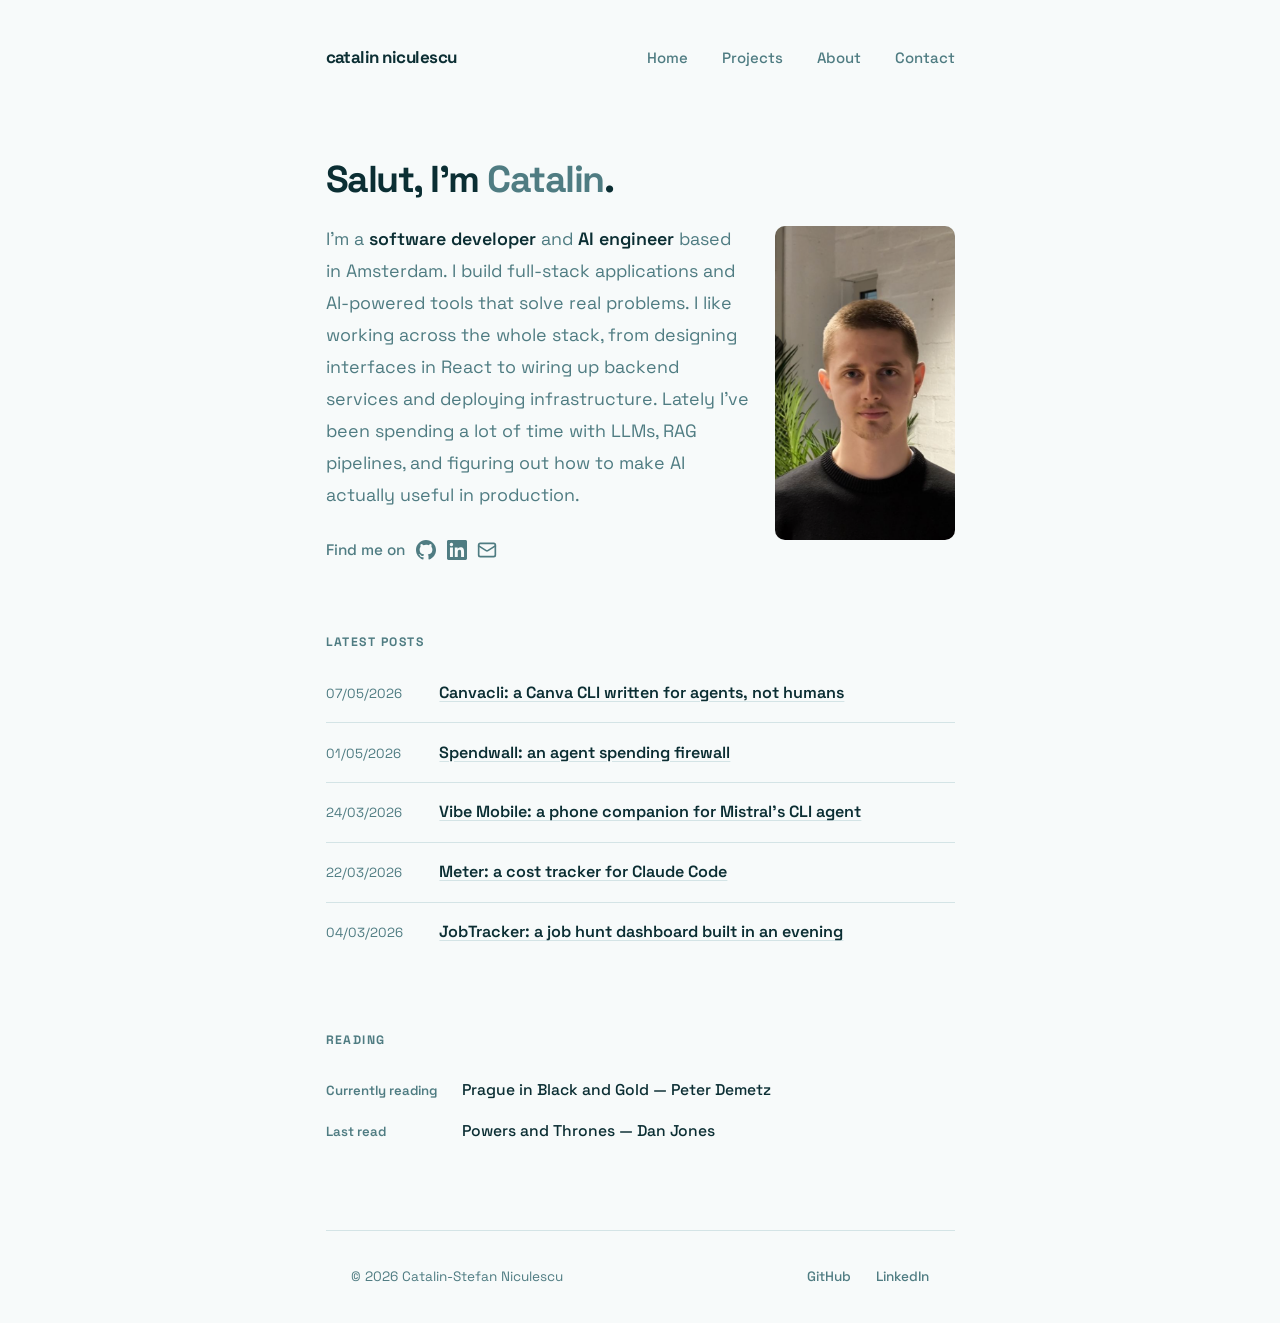
==== index.html @ 9ba79a7c "Add JobTracker post and inline SVG diagrams across all posts - New post: JobTracker (4 March 2026, t" ====
<!DOCTYPE html>
<html lang="en">
<head>
  <meta charset="UTF-8">
  <meta name="viewport" content="width=device-width, initial-scale=1.0">
  <title>Catalin-Stefan Niculescu</title>
  <link rel="preconnect" href="https://fonts.googleapis.com">
  <link rel="preconnect" href="https://fonts.gstatic.com" crossorigin>
  <link href="https://fonts.googleapis.com/css2?family=Space+Grotesk:wght@400;500;600;700&display=swap" rel="stylesheet">
  <link rel="stylesheet" href="style.css">
</head>
<body>

  <nav>
    <div class="container">
      <a href="index.html" class="nav-name">catalin niculescu</a>
      <ul class="nav-links">
        <li><a href="index.html" class="active">Home</a></li>
        <li><a href="projects.html">Projects</a></li>
        <li><a href="about.html">About</a></li>
        <li><a href="contact.html">Contact</a></li>
      </ul>
    </div>
  </nav>

  <main class="container">

    <div class="hero">
      <h1>Salut, I'm <span>Catalin</span>.</h1>
      <img src="photo.png" alt="Catalin-Stefan Niculescu" class="hero-photo">
      <p class="hero-text">
        I'm a <strong>software developer</strong> and <strong>AI engineer</strong> based in Amsterdam.
        I build full-stack applications and AI-powered tools that solve real problems. I like working across the whole stack, from designing interfaces in React to wiring up backend services and deploying infrastructure. Lately I've been spending a lot of time with LLMs, RAG pipelines, and figuring out how to make AI actually useful in production.
      </p>
      <div class="find-me">
        <span>Find me on</span>
        <div class="social-icons">
          <a href="https://github.com/catancs" target="_blank" rel="noopener" title="GitHub">
            <svg viewBox="0 0 24 24" fill="currentColor"><path d="M12 0C5.374 0 0 5.373 0 12c0 5.302 3.438 9.8 8.207 11.387.599.111.793-.261.793-.577v-2.234c-3.338.726-4.033-1.416-4.033-1.416-.546-1.387-1.333-1.756-1.333-1.756-1.089-.745.083-.729.083-.729 1.205.084 1.839 1.237 1.839 1.237 1.07 1.834 2.807 1.304 3.492.997.107-.775.418-1.305.762-1.604-2.665-.305-5.467-1.334-5.467-5.931 0-1.311.469-2.381 1.236-3.221-.124-.303-.535-1.524.117-3.176 0 0 1.008-.322 3.301 1.23A11.509 11.509 0 0 1 12 5.803c1.02.005 2.047.138 3.006.404 2.291-1.552 3.297-1.23 3.297-1.23.653 1.653.242 2.874.118 3.176.77.84 1.235 1.911 1.235 3.221 0 4.609-2.807 5.624-5.479 5.921.43.372.823 1.102.823 2.222v3.293c0 .319.192.694.801.576C20.566 21.797 24 17.3 24 12c0-6.627-5.373-12-12-12z"/></svg>
          </a>
          <a href="https://www.linkedin.com/in/catalin-stefan-niculescu-9aa531197/" target="_blank" rel="noopener" title="LinkedIn">
            <svg viewBox="0 0 24 24" fill="currentColor"><path d="M20.447 20.452h-3.554v-5.569c0-1.328-.027-3.037-1.852-3.037-1.853 0-2.136 1.445-2.136 2.939v5.667H9.351V9h3.414v1.561h.046c.477-.9 1.637-1.85 3.37-1.85 3.601 0 4.267 2.37 4.267 5.455v6.286zM5.337 7.433a2.062 2.062 0 0 1-2.063-2.065 2.064 2.064 0 1 1 2.063 2.065zm1.782 13.019H3.555V9h3.564v11.452zM22.225 0H1.771C.792 0 0 .774 0 1.729v20.542C0 23.227.792 24 1.771 24h20.451C23.2 24 24 23.227 24 22.271V1.729C24 .774 23.2 0 22.222 0h.003z"/></svg>
          </a>
          <a href="mailto:catalinniculescu20@gmail.com" title="Email">
            <svg viewBox="0 0 24 24" fill="none" stroke="currentColor" stroke-width="2" stroke-linecap="round" stroke-linejoin="round"><rect x="2" y="4" width="20" height="16" rx="2"/><path d="m22 7-8.97 5.7a1.94 1.94 0 0 1-2.06 0L2 7"/></svg>
          </a>
        </div>
      </div>
    </div>

    <section>
      <div class="section-label">Latest Posts</div>
      <div class="post-list">
        <a href="posts/canvacli.html" class="post-item">
          <span class="post-date">07/05/2026</span>
          <span class="post-title">Canvacli: a Canva CLI written for agents, not humans</span>
        </a>
        <a href="posts/spendwall.html" class="post-item">
          <span class="post-date">01/05/2026</span>
          <span class="post-title">Spendwall: an agent spending firewall</span>
        </a>
        <a href="posts/vibe-mobile.html" class="post-item">
          <span class="post-date">24/03/2026</span>
          <span class="post-title">Vibe Mobile: a phone companion for Mistral's CLI agent</span>
        </a>
        <a href="posts/meter-tool-for-claude-code.html" class="post-item">
          <span class="post-date">22/03/2026</span>
          <span class="post-title">Meter: a cost tracker for Claude Code</span>
        </a>
        <a href="posts/jobtracker.html" class="post-item">
          <span class="post-date">04/03/2026</span>
          <span class="post-title">JobTracker: a job hunt dashboard built in an evening</span>
        </a>
      </div>
    </section>

    <section>
      <div class="section-label">Reading</div>
      <div class="reading-list">
        <div class="reading-item">
          <span class="reading-label">Currently reading</span>
          <span class="reading-value">Prague in Black and Gold — Peter Demetz</span>
        </div>
        <div class="reading-item">
          <span class="reading-label">Last read</span>
          <span class="reading-value">Powers and Thrones — Dan Jones</span>
        </div>
      </div>
    </section>

  <footer>
    <div class="container">
      <span>&copy; 2026 Catalin-Stefan Niculescu</span>
      <div class="footer-links">
        <a href="https://github.com/catancs" target="_blank" rel="noopener">GitHub</a>
        <a href="https://www.linkedin.com/in/catalin-stefan-niculescu-9aa531197/" target="_blank" rel="noopener">LinkedIn</a>
      </div>
    </div>
  </footer>

</body>
</html>
---- style.css ----
/* === Variables === */
:root {
  --dark: #0B2E33;
  --accent: #4F7C82;
  --accent-soft: rgba(79, 124, 130, 0.1);
  --text: #0B2E33;
  --text-muted: #4F7C82;
  --bg: #f7fafa;
  --border: #d4e4e6;
  --max-width: 680px;
}

*, *::before, *::after {
  margin: 0;
  padding: 0;
  box-sizing: border-box;
}

html {
  font-size: 17px;
  scroll-behavior: smooth;
}

body {
  font-family: 'Space Grotesk', sans-serif;
  background: var(--bg);
  color: var(--text);
  line-height: 1.75;
  -webkit-font-smoothing: antialiased;
}

a {
  color: var(--accent);
  text-decoration: none;
  transition: opacity 0.2s;
}

a:hover {
  opacity: 0.75;
}

::selection {
  background: var(--accent);
  color: #fff;
}

/* === Layout === */
.container {
  max-width: var(--max-width);
  margin: 0 auto;
  padding: 0 1.5rem;
}

/* === Navigation === */
nav {
  padding: 2.5rem 0 2rem;
}

nav .container {
  display: flex;
  justify-content: space-between;
  align-items: center;
}

.nav-name {
  font-weight: 700;
  font-size: 1rem;
  color: var(--text);
  text-decoration: none;
  letter-spacing: -0.03em;
}

.nav-name:hover {
  color: var(--accent);
  opacity: 1;
}

.nav-links {
  display: flex;
  gap: 2rem;
  list-style: none;
}

.nav-links a {
  color: var(--text-muted);
  font-size: 0.88rem;
  font-weight: 500;
  text-decoration: none;
}

.nav-links a:hover {
  color: var(--text);
  opacity: 1;
}

.nav-links a.active {
  color: var(--accent);
}

/* === Hero === */
.hero {
  padding: 3rem 0 4rem;
}

.hero h1 {
  font-size: 2.2rem;
  font-weight: 700;
  letter-spacing: -0.04em;
  line-height: 1.2;
  margin-bottom: 1.2rem;
}

.hero h1 span {
  color: var(--accent);
}

.hero-text {
  font-size: 1.05rem;
  color: var(--text-muted);
  line-height: 1.8;
}

.hero-text strong {
  color: var(--text);
  font-weight: 600;
}

.hero-photo {
  float: right;
  width: 180px;
  height: auto;
  border-radius: 10px;
  margin: 0.2rem 0 1rem 1.5rem;
  shape-outside: margin-box;
}

/* === Section === */
section {
  margin-bottom: 4rem;
}

.section-label {
  font-size: 0.72rem;
  font-weight: 700;
  text-transform: uppercase;
  letter-spacing: 0.12em;
  color: var(--accent);
  margin-bottom: 1.5rem;
}

/* === Home: Role Cards === */
.roles {
  display: flex;
  flex-direction: column;
  gap: 1.2rem;
}

.role {
  display: flex;
  justify-content: space-between;
  align-items: baseline;
  padding-bottom: 1.2rem;
  border-bottom: 1px solid var(--border);
}

.role:last-child {
  border-bottom: none;
  padding-bottom: 0;
}

.role-title {
  font-weight: 600;
  font-size: 0.95rem;
}

.role-company {
  color: var(--text-muted);
  font-size: 0.88rem;
}

.role-date {
  font-size: 0.8rem;
  color: var(--text-muted);
  white-space: nowrap;
}

/* === Home: Skills === */
.skills {
  display: flex;
  flex-wrap: wrap;
  gap: 0.45rem;
}

.skill {
  background: var(--accent-soft);
  color: var(--accent);
  padding: 0.3rem 0.75rem;
  border-radius: 100px;
  font-size: 0.78rem;
  font-weight: 600;
}

/* === Latest Posts === */
.post-list {
  display: flex;
  flex-direction: column;
}

.post-item {
  display: flex;
  align-items: baseline;
  gap: 1.2rem;
  padding: 0.9rem 0;
  border-bottom: 1px solid var(--border);
  text-decoration: none;
  color: var(--text);
}

.post-item:first-child {
  padding-top: 0;
}

.post-item:last-child {
  border-bottom: none;
}

.post-date {
  font-size: 0.78rem;
  color: var(--text-muted);
  white-space: nowrap;
  min-width: 5.5rem;
}

.post-title {
  font-weight: 600;
  font-size: 0.95rem;
  transition: color 0.2s;
  text-decoration: underline;
  text-underline-offset: 3px;
  text-decoration-color: var(--border);
}

.post-item:hover .post-title {
  text-decoration-color: var(--accent);
}

/* === Find me on === */
.find-me {
  display: flex;
  align-items: center;
  gap: 0.7rem;
  margin-top: 1.5rem;
  font-size: 0.9rem;
  color: var(--text-muted);
}

.find-me span {
  font-weight: 500;
}

.social-icons {
  display: flex;
  gap: 0.6rem;
  align-items: center;
}

.social-icons a {
  color: var(--text-muted);
  display: flex;
  align-items: center;
  transition: color 0.2s;
}

.social-icons a:hover {
  color: var(--accent);
  opacity: 1;
}

.social-icons a svg {
  width: 20px;
  height: 20px;
}

/* === Timeline (Projects) === */
.timeline {
  position: relative;
  padding-left: 2rem;
}

.timeline::before {
  content: '';
  position: absolute;
  left: 3px;
  top: 8px;
  bottom: 8px;
  width: 2px;
  background: var(--border);
}

.timeline-item {
  position: relative;
  margin-bottom: 2.5rem;
}

.timeline-item:last-child {
  margin-bottom: 0;
}

.timeline-item::before {
  content: '';
  position: absolute;
  left: -2rem;
  top: 8px;
  width: 8px;
  height: 8px;
  border-radius: 50%;
  background: var(--accent);
  border: 2px solid var(--bg);
  box-shadow: 0 0 0 2px var(--accent);
}

.timeline-date {
  font-size: 0.75rem;
  font-weight: 600;
  color: var(--text-muted);
  margin-bottom: 0.3rem;
  letter-spacing: 0.02em;
}

.timeline-title {
  font-size: 1.1rem;
  font-weight: 700;
  letter-spacing: -0.02em;
  margin-bottom: 0.3rem;
}

.timeline-title a {
  color: var(--text);
  text-decoration: none;
}

.timeline-title a:hover {
  color: var(--accent);
  opacity: 1;
}

.timeline-title a svg {
  width: 14px;
  height: 14px;
  vertical-align: -1px;
  margin-left: 4px;
  opacity: 0.4;
  transition: opacity 0.2s;
}

.timeline-title a:hover svg {
  opacity: 1;
}

.timeline-desc {
  font-size: 0.9rem;
  color: var(--text-muted);
  line-height: 1.7;
  margin-bottom: 0.6rem;
}

.timeline-tags {
  display: flex;
  flex-wrap: wrap;
  gap: 0.35rem;
}

.timeline-tag {
  font-size: 0.72rem;
  font-weight: 600;
  color: var(--accent);
  background: var(--accent-soft);
  padding: 0.2rem 0.55rem;
  border-radius: 4px;
}

/* === About === */
.about-block {
  margin-bottom: 3rem;
}

.about-block h2 {
  font-size: 1.2rem;
  font-weight: 700;
  letter-spacing: -0.02em;
  margin-bottom: 0.8rem;
}

.about-block p {
  color: var(--text-muted);
  margin-bottom: 0.8rem;
  font-size: 0.95rem;
}

.about-block p strong {
  color: var(--text);
  font-weight: 600;
}

.work-with-me {
  background: var(--accent-soft);
  border-left: 3px solid var(--accent);
  padding: 1.5rem 1.8rem;
  border-radius: 0 8px 8px 0;
}

.work-with-me h2 {
  color: var(--accent);
}

.work-with-me p {
  color: var(--text);
}

/* === Contact === */
.contact-list {
  display: flex;
  flex-direction: column;
}

.contact-row {
  display: flex;
  align-items: center;
  gap: 1rem;
  padding: 1rem 0;
  border-bottom: 1px solid var(--border);
  text-decoration: none;
  color: var(--text);
  transition: color 0.2s;
}

.contact-row:last-child {
  border-bottom: none;
}

.contact-row:hover {
  color: var(--accent);
  opacity: 1;
}

.contact-row svg {
  width: 20px;
  height: 20px;
  flex-shrink: 0;
  color: var(--accent);
}

.contact-row .label {
  font-size: 0.72rem;
  font-weight: 700;
  text-transform: uppercase;
  letter-spacing: 0.1em;
  color: var(--text-muted);
}

.contact-row .value {
  font-size: 0.95rem;
  font-weight: 500;
}

/* === Blog Post === */
.post-content {
  font-size: 0.95rem;
  line-height: 1.85;
  color: var(--text-muted);
}

.post-content strong {
  color: var(--text);
  font-weight: 600;
}

.post-content h2 {
  font-size: 1.15rem;
  font-weight: 700;
  color: var(--text);
  margin: 2rem 0 0.8rem;
  letter-spacing: -0.02em;
}

.post-content p {
  margin-bottom: 1rem;
}

.post-content a {
  color: var(--accent);
  text-decoration: underline;
  text-underline-offset: 2px;
}

.post-content code {
  background: var(--accent-soft);
  color: var(--accent);
  padding: 0.15rem 0.4rem;
  border-radius: 4px;
  font-size: 0.85rem;
  font-family: 'JetBrains Mono', monospace;
}

.post-content pre {
  background: var(--dark);
  color: #e2e2f0;
  padding: 1.2rem 1.5rem;
  border-radius: 8px;
  overflow-x: auto;
  margin: 1.2rem 0;
  font-size: 0.82rem;
  line-height: 1.6;
}

.post-content pre code {
  background: none;
  color: inherit;
  padding: 0;
  border-radius: 0;
  font-size: inherit;
}

.post-meta {
  font-size: 0.8rem;
  color: var(--text-muted);
  margin-bottom: 2rem;
  display: flex;
  gap: 1.5rem;
  align-items: center;
}

.post-meta a {
  color: var(--accent);
  font-weight: 600;
}

.post-back {
  display: inline-block;
  margin-bottom: 2rem;
  font-size: 0.88rem;
  font-weight: 500;
  color: var(--text-muted);
}

.post-back:hover {
  color: var(--accent);
  opacity: 1;
}

/* === Post diagrams === */
.post-diagram {
  margin: 1.8rem 0 0.4rem;
  display: block;
}

.post-diagram svg {
  display: block;
  width: 100%;
  max-width: 600px;
  height: auto;
  margin: 0 auto;
}

.post-diagram-caption {
  text-align: center;
  font-size: 0.74rem;
  font-family: 'JetBrains Mono', monospace;
  color: var(--text-muted);
  letter-spacing: 0.03em;
  margin: 0.4rem auto 1.8rem;
  max-width: 500px;
  line-height: 1.55;
}

/* === Post weekly sections (multi-update posts) === */
.post-week-label {
  display: inline-block;
  font-family: 'JetBrains Mono', monospace;
  font-size: 0.7rem;
  font-weight: 600;
  text-transform: uppercase;
  letter-spacing: 0.18em;
  color: var(--accent);
  background: var(--accent-soft);
  padding: 0.35rem 0.75rem;
  border-radius: 4px;
  margin-bottom: 1.5rem;
}

.post-week-separator {
  display: flex;
  align-items: center;
  justify-content: center;
  margin: 4rem 0 2.5rem 0;
  position: relative;
}

.post-week-separator::before,
.post-week-separator::after {
  content: "";
  flex: 1;
  height: 1px;
  background: linear-gradient(to right, transparent, var(--border), transparent);
}

.post-week-separator span {
  padding: 0 1rem;
  letter-spacing: 0.6em;
  color: var(--text-muted);
  font-size: 1rem;
  opacity: 0.55;
}

/* === Reading === */
.reading-list {
  display: flex;
  flex-direction: column;
  gap: 0.8rem;
}

.reading-item {
  display: flex;
  align-items: baseline;
  gap: 1rem;
}

.reading-label {
  font-size: 0.78rem;
  font-weight: 600;
  color: var(--text-muted);
  white-space: nowrap;
  min-width: 7rem;
}

.reading-value {
  font-size: 0.92rem;
  font-weight: 500;
  color: var(--text);
}

/* === Footer === */
footer {
  margin-top: 5rem;
  padding: 2rem 0;
  border-top: 1px solid var(--border);
}

footer .container {
  display: flex;
  justify-content: space-between;
  align-items: center;
  font-size: 0.8rem;
  color: var(--text-muted);
}

footer a {
  color: var(--text-muted);
  text-decoration: none;
  font-weight: 500;
}

footer a:hover {
  color: var(--accent);
}

.footer-links {
  display: flex;
  gap: 1.5rem;
}

/* === Responsive === */
@media (max-width: 600px) {
  html { font-size: 15px; }

  nav .container {
    flex-direction: column;
    align-items: flex-start;
    gap: 0.8rem;
  }

  .nav-links { gap: 1.4rem; }

  .hero h1 { font-size: 1.7rem; }

  .hero { padding: 2rem 0 3rem; }

  .hero-photo {
    float: none;
    display: block;
    width: 140px;
    margin: 0 auto 1.5rem;
  }

  .role {
    flex-direction: column;
    gap: 0.15rem;
  }

  .post-item {
    flex-direction: column;
    gap: 0.2rem;
  }
}
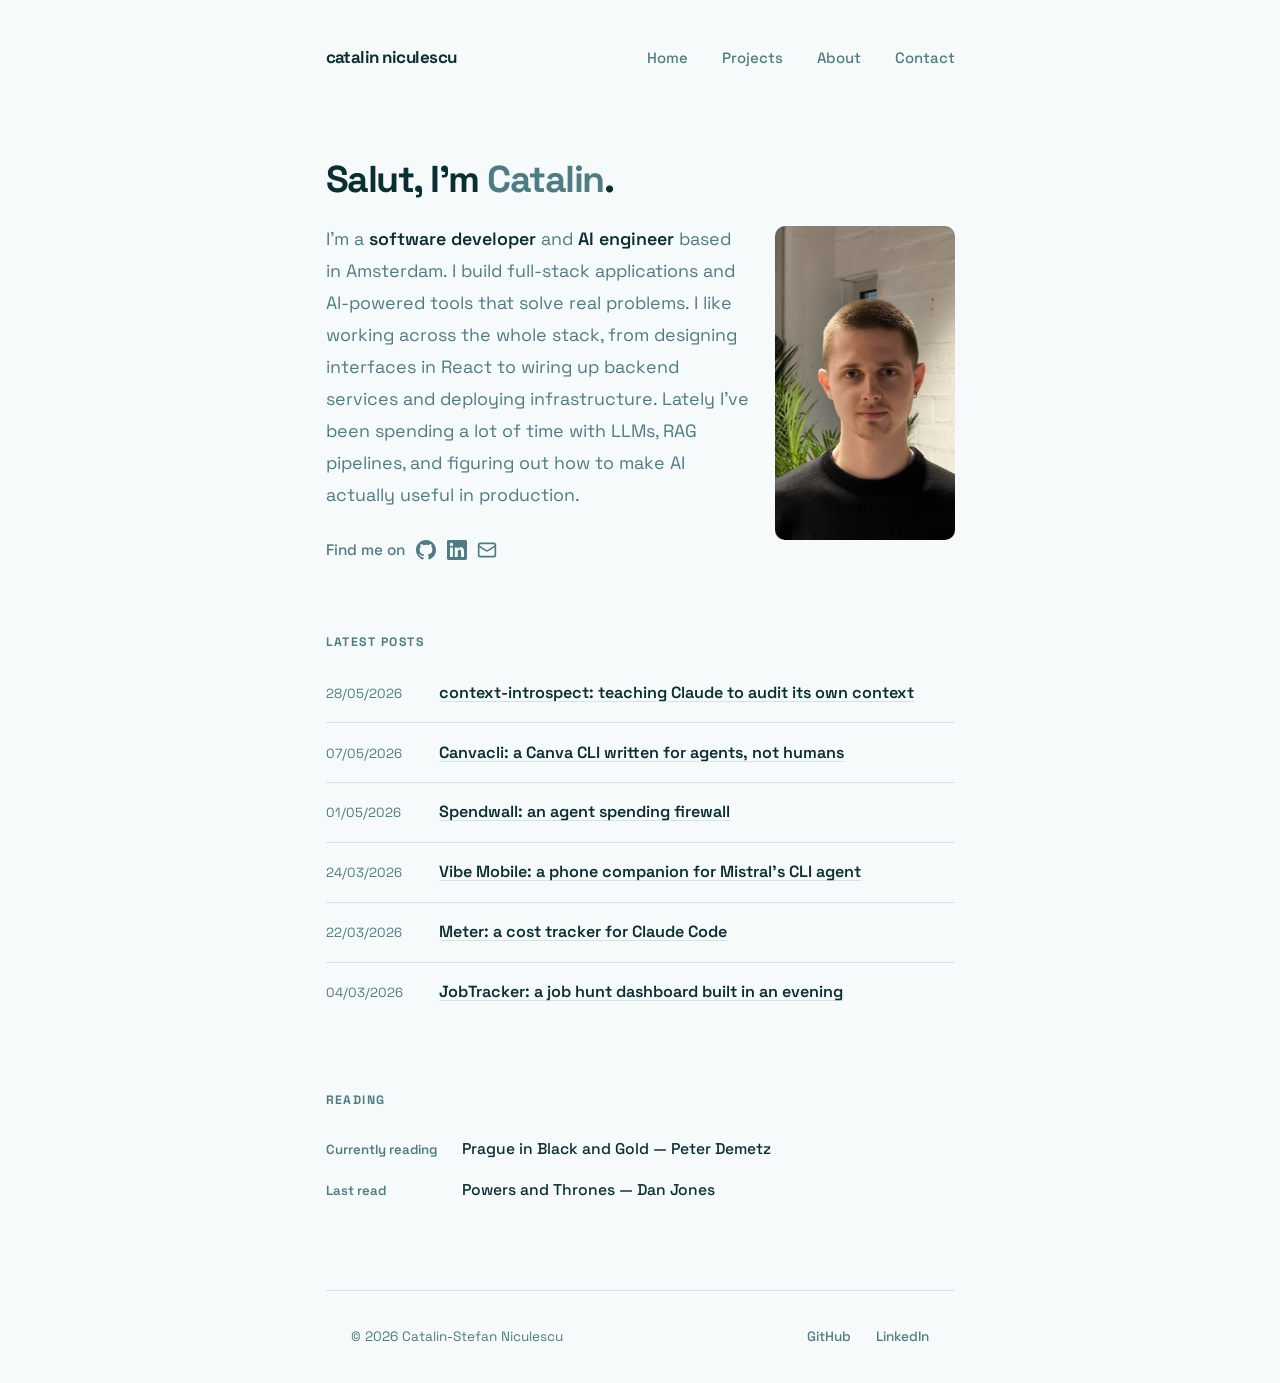
==== commit 43095c68: "Add context-introspect post + project/home entries" ====
--- a/index.html
+++ b/index.html
@@ -51,6 +51,10 @@
     <section>
       <div class="section-label">Latest Posts</div>
       <div class="post-list">
+        <a href="posts/context-introspect.html" class="post-item">
+          <span class="post-date">28/05/2026</span>
+          <span class="post-title">context-introspect: teaching Claude to audit its own context</span>
+        </a>
         <a href="posts/canvacli.html" class="post-item">
           <span class="post-date">07/05/2026</span>
           <span class="post-title">Canvacli: a Canva CLI written for agents, not humans</span>
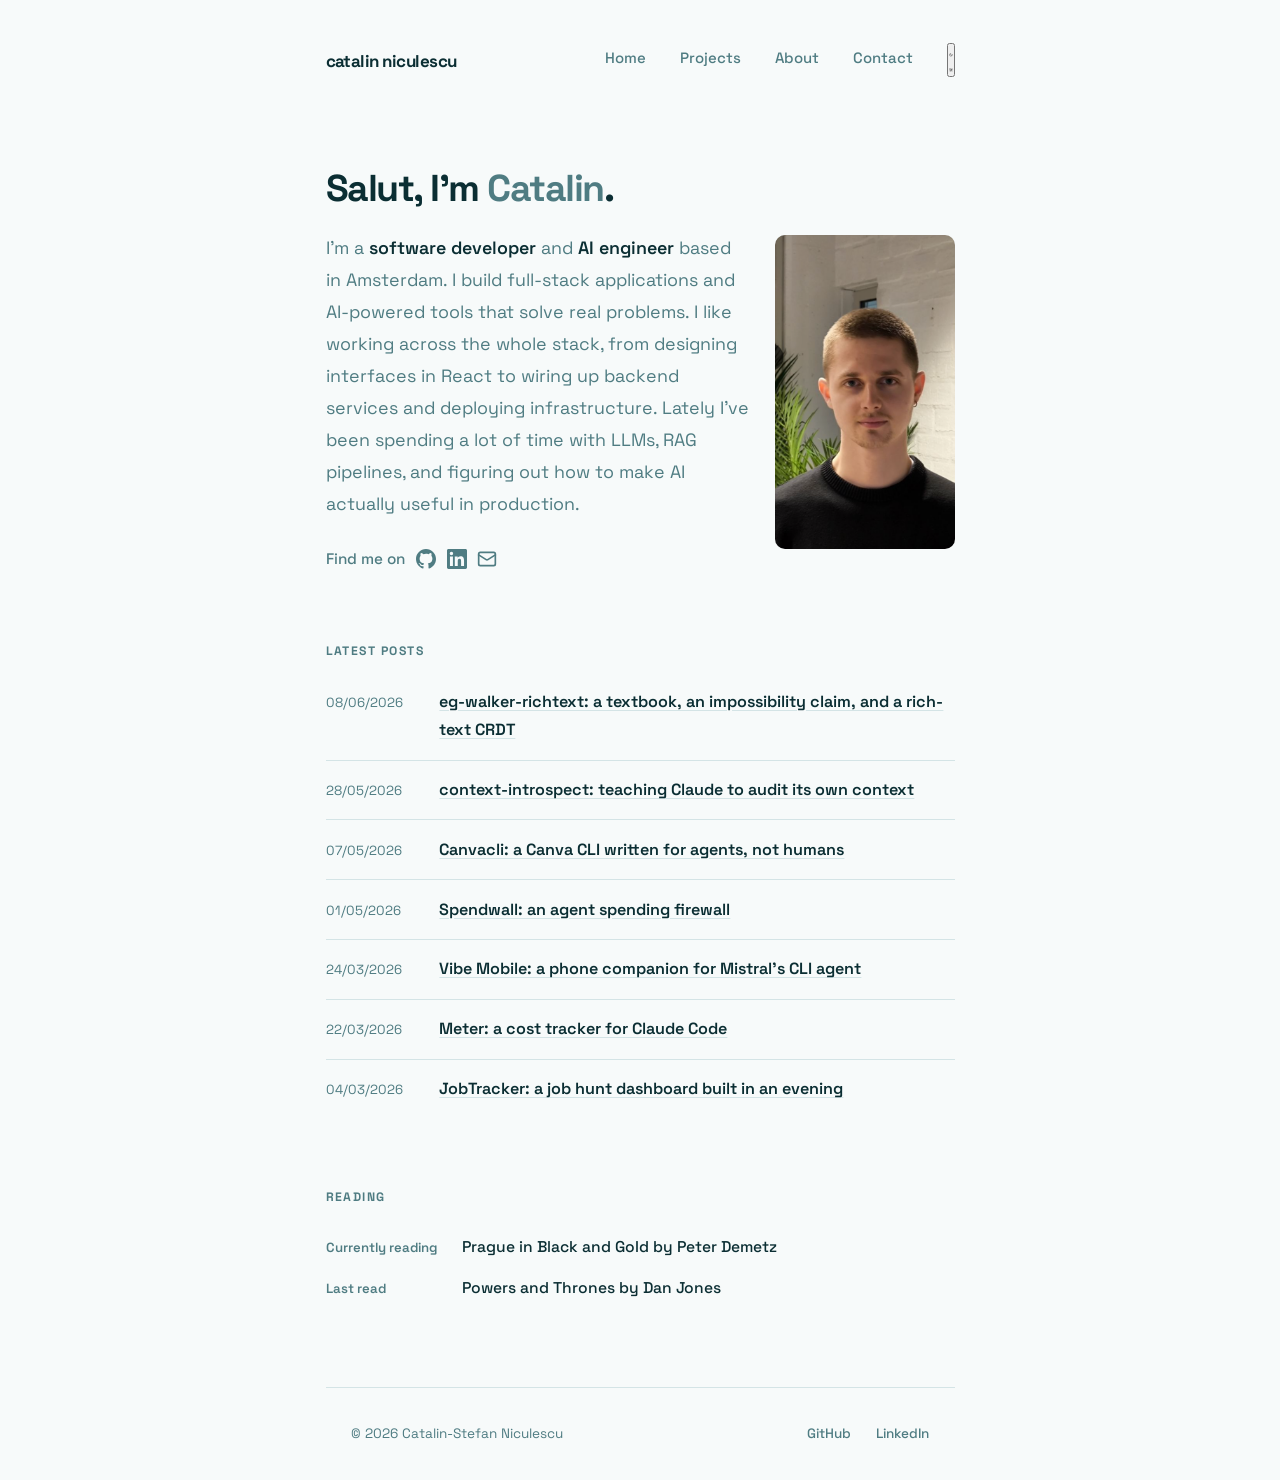
==== commit 4521edab: "Add eg-walker-richtext post + link from index and projects" ====
--- a/index.html
+++ b/index.html
@@ -3,6 +3,10 @@
 <head>
   <meta charset="UTF-8">
   <meta name="viewport" content="width=device-width, initial-scale=1.0">
+  <link rel="icon" type="image/svg+xml" href="favicon.svg">
+  <meta name="theme-color" content="#f7fafa" media="(prefers-color-scheme: light)">
+  <meta name="theme-color" content="#0c1f22" media="(prefers-color-scheme: dark)">
+  <script>(function(){try{var t=localStorage.getItem("theme");if(t)document.documentElement.setAttribute("data-theme",t);}catch(e){}})();</script>
   <title>Catalin-Stefan Niculescu</title>
   <link rel="preconnect" href="https://fonts.googleapis.com">
   <link rel="preconnect" href="https://fonts.gstatic.com" crossorigin>
@@ -19,6 +23,12 @@
         <li><a href="projects.html">Projects</a></li>
         <li><a href="about.html">About</a></li>
         <li><a href="contact.html">Contact</a></li>
+        <li class="nav-toggle-li">
+          <button type="button" class="theme-toggle" aria-label="Toggle dark mode" title="Toggle theme">
+            <svg class="icon-moon" viewBox="0 0 24 24" fill="none" stroke="currentColor" stroke-width="2" stroke-linecap="round" stroke-linejoin="round"><path d="M21 12.79A9 9 0 1 1 11.21 3 7 7 0 0 0 21 12.79z"/></svg>
+            <svg class="icon-sun" viewBox="0 0 24 24" fill="none" stroke="currentColor" stroke-width="2" stroke-linecap="round" stroke-linejoin="round"><circle cx="12" cy="12" r="5"/><line x1="12" y1="1" x2="12" y2="3"/><line x1="12" y1="21" x2="12" y2="23"/><line x1="4.22" y1="4.22" x2="5.64" y2="5.64"/><line x1="18.36" y1="18.36" x2="19.78" y2="19.78"/><line x1="1" y1="12" x2="3" y2="12"/><line x1="21" y1="12" x2="23" y2="12"/><line x1="4.22" y1="19.78" x2="5.64" y2="18.36"/><line x1="18.36" y1="5.64" x2="19.78" y2="4.22"/></svg>
+          </button>
+        </li>
       </ul>
     </div>
   </nav>
@@ -51,6 +61,10 @@
     <section>
       <div class="section-label">Latest Posts</div>
       <div class="post-list">
+        <a href="posts/eg-walker-richtext.html" class="post-item">
+          <span class="post-date">08/06/2026</span>
+          <span class="post-title">eg-walker-richtext: a textbook, an impossibility claim, and a rich-text CRDT</span>
+        </a>
         <a href="posts/context-introspect.html" class="post-item">
           <span class="post-date">28/05/2026</span>
           <span class="post-title">context-introspect: teaching Claude to audit its own context</span>
@@ -83,11 +97,11 @@
       <div class="reading-list">
         <div class="reading-item">
           <span class="reading-label">Currently reading</span>
-          <span class="reading-value">Prague in Black and Gold — Peter Demetz</span>
+          <span class="reading-value">Prague in Black and Gold by Peter Demetz</span>
         </div>
         <div class="reading-item">
           <span class="reading-label">Last read</span>
-          <span class="reading-value">Powers and Thrones — Dan Jones</span>
+          <span class="reading-value">Powers and Thrones by Dan Jones</span>
         </div>
       </div>
     </section>
@@ -102,5 +116,7 @@
     </div>
   </footer>
 
+  <script src="theme.js"></script>
+
 </body>
 </html>
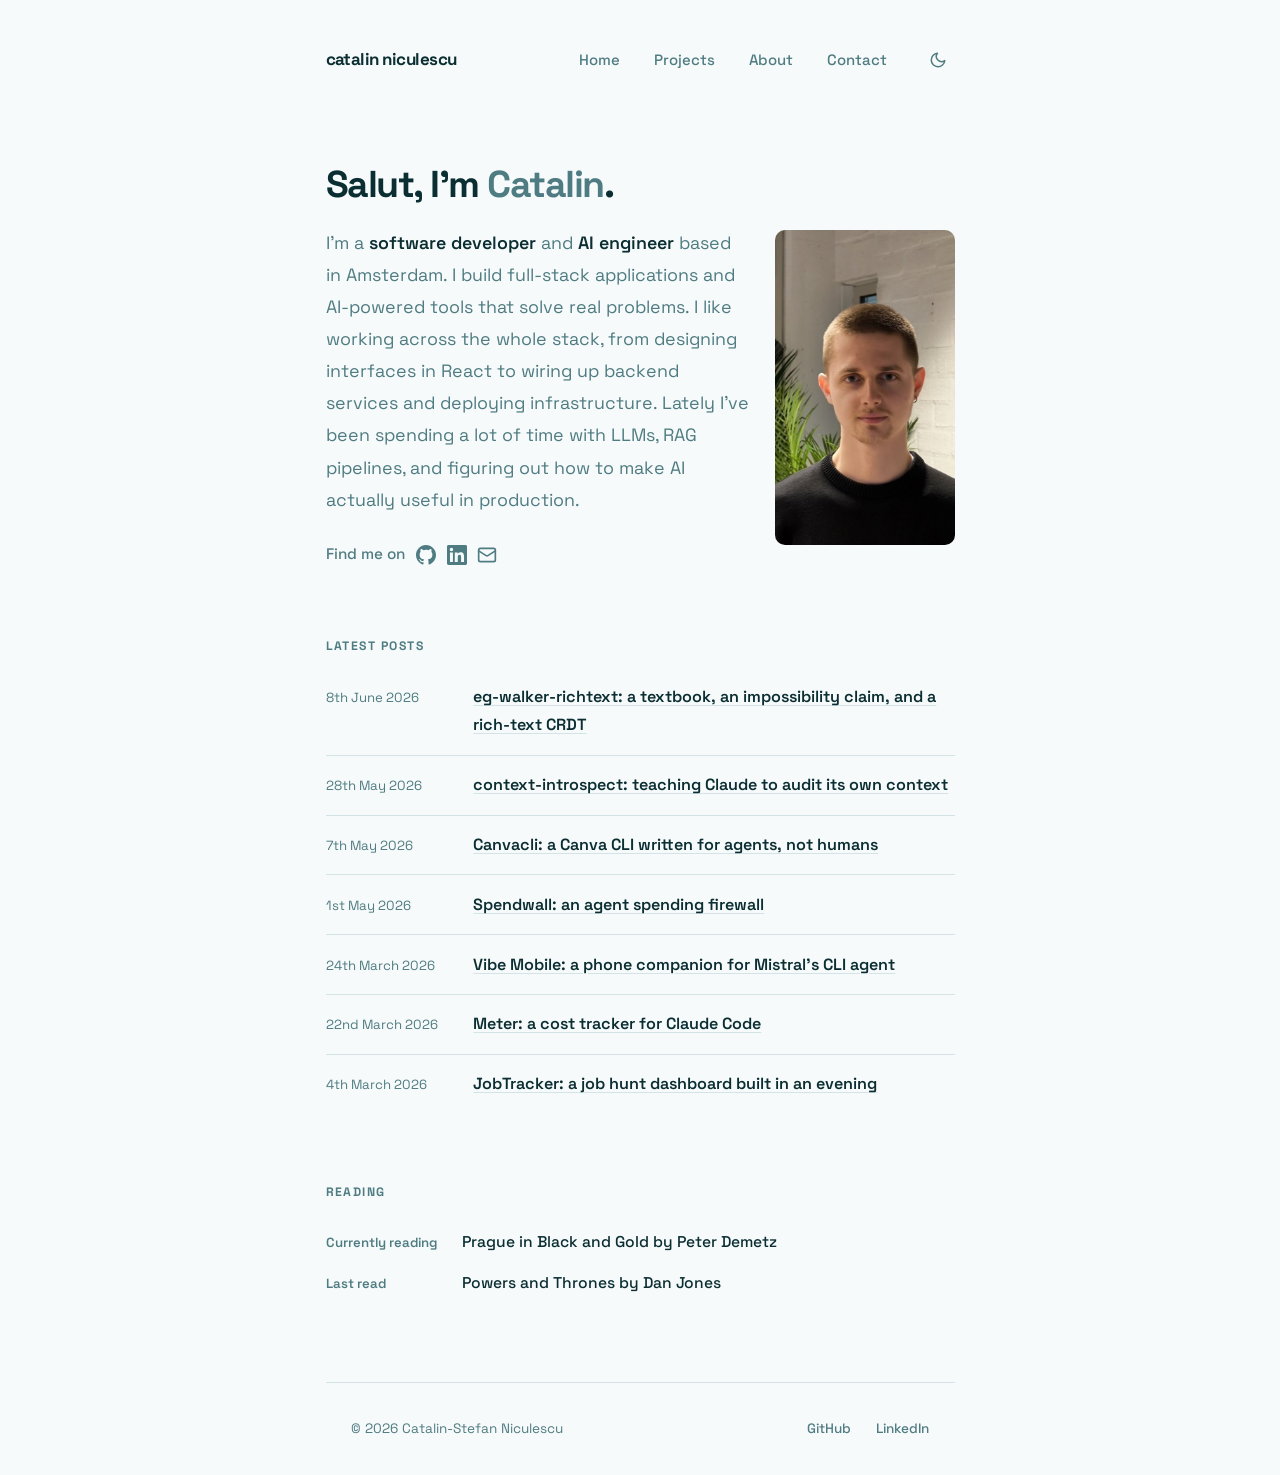
==== commit 660c2863: "Show homepage post dates as '8th June 2026' (spelled-out month, ordinal day)" ====
--- a/index.html
+++ b/index.html
@@ -62,31 +62,31 @@
       <div class="section-label">Latest Posts</div>
       <div class="post-list">
         <a href="posts/eg-walker-richtext.html" class="post-item">
-          <span class="post-date">08/06/2026</span>
+          <span class="post-date">8th June 2026</span>
           <span class="post-title">eg-walker-richtext: a textbook, an impossibility claim, and a rich-text CRDT</span>
         </a>
         <a href="posts/context-introspect.html" class="post-item">
-          <span class="post-date">28/05/2026</span>
+          <span class="post-date">28th May 2026</span>
           <span class="post-title">context-introspect: teaching Claude to audit its own context</span>
         </a>
         <a href="posts/canvacli.html" class="post-item">
-          <span class="post-date">07/05/2026</span>
+          <span class="post-date">7th May 2026</span>
           <span class="post-title">Canvacli: a Canva CLI written for agents, not humans</span>
         </a>
         <a href="posts/spendwall.html" class="post-item">
-          <span class="post-date">01/05/2026</span>
+          <span class="post-date">1st May 2026</span>
           <span class="post-title">Spendwall: an agent spending firewall</span>
         </a>
         <a href="posts/vibe-mobile.html" class="post-item">
-          <span class="post-date">24/03/2026</span>
+          <span class="post-date">24th March 2026</span>
           <span class="post-title">Vibe Mobile: a phone companion for Mistral's CLI agent</span>
         </a>
         <a href="posts/meter-tool-for-claude-code.html" class="post-item">
-          <span class="post-date">22/03/2026</span>
+          <span class="post-date">22nd March 2026</span>
           <span class="post-title">Meter: a cost tracker for Claude Code</span>
         </a>
         <a href="posts/jobtracker.html" class="post-item">
-          <span class="post-date">04/03/2026</span>
+          <span class="post-date">4th March 2026</span>
           <span class="post-title">JobTracker: a job hunt dashboard built in an evening</span>
         </a>
       </div>
--- a/style.css
+++ b/style.css
@@ -1,13 +1,51 @@
-/* === Variables === */
+/* === Design tokens === */
 :root {
-  --dark: #0B2E33;
-  --accent: #4F7C82;
-  --accent-soft: rgba(79, 124, 130, 0.1);
+  /* Light theme (default) */
+  --bg: #f7fafa;
+  --surface: #ffffff;
   --text: #0B2E33;
   --text-muted: #4F7C82;
-  --bg: #f7fafa;
+  --accent: #4F7C82;
+  --accent-soft: rgba(79, 124, 130, 0.10);
   --border: #d4e4e6;
+  --code-bg: #0B2E33;
+  --code-text: #e2e2f0;
+
+  /* Radius scale (one system, used everywhere) */
+  --radius-sm: 6px;
+  --radius-md: 10px;
+  --radius-pill: 999px;
+
+  --ease: cubic-bezier(0.16, 1, 0.3, 1);
   --max-width: 680px;
+}
+
+/* Dark theme: follow the OS unless the visitor forced light */
+@media (prefers-color-scheme: dark) {
+  :root:not([data-theme="light"]) {
+    --bg: #0c1f22;
+    --surface: #11292e;
+    --text: #e6f0f0;
+    --text-muted: #93b4b7;
+    --accent: #6fb3b9;
+    --accent-soft: rgba(111, 179, 185, 0.14);
+    --border: #1e3a3f;
+    --code-bg: #081619;
+    --code-text: #d7e6e6;
+  }
+}
+
+/* Dark theme: forced on via the toggle (overrides OS) */
+:root[data-theme="dark"] {
+  --bg: #0c1f22;
+  --surface: #11292e;
+  --text: #e6f0f0;
+  --text-muted: #93b4b7;
+  --accent: #6fb3b9;
+  --accent-soft: rgba(111, 179, 185, 0.14);
+  --border: #1e3a3f;
+  --code-bg: #081619;
+  --code-text: #d7e6e6;
 }
 
 *, *::before, *::after {
@@ -27,21 +65,31 @@
   color: var(--text);
   line-height: 1.75;
   -webkit-font-smoothing: antialiased;
+  transition: background 0.3s var(--ease), color 0.3s var(--ease);
 }
 
 a {
   color: var(--accent);
   text-decoration: none;
-  transition: opacity 0.2s;
+  transition: opacity 0.2s, color 0.2s;
 }
 
 a:hover {
   opacity: 0.75;
 }
 
+/* Keyboard focus: visible ring for everyone tabbing through */
+a:focus-visible,
+button:focus-visible {
+  outline: 2px solid var(--accent);
+  outline-offset: 3px;
+  border-radius: 3px;
+  opacity: 1;
+}
+
 ::selection {
   background: var(--accent);
-  color: #fff;
+  color: var(--bg);
 }
 
 /* === Layout === */
@@ -79,6 +127,7 @@
   display: flex;
   gap: 2rem;
   list-style: none;
+  align-items: center;
 }
 
 .nav-links a {
@@ -96,6 +145,48 @@
 .nav-links a.active {
   color: var(--accent);
 }
+
+/* === Theme toggle === */
+.nav-toggle-li {
+  display: flex;
+  align-items: center;
+}
+
+.theme-toggle {
+  background: none;
+  border: none;
+  cursor: pointer;
+  color: var(--text-muted);
+  display: flex;
+  align-items: center;
+  justify-content: center;
+  width: 34px;
+  height: 34px;
+  border-radius: var(--radius-sm);
+  transition: color 0.2s, background 0.2s;
+}
+
+.theme-toggle:hover {
+  color: var(--accent);
+  background: var(--accent-soft);
+}
+
+.theme-toggle svg {
+  width: 18px;
+  height: 18px;
+}
+
+/* Show the icon that represents the theme you'd switch TO */
+.theme-toggle .icon-sun { display: none; }
+.theme-toggle .icon-moon { display: block; }
+
+@media (prefers-color-scheme: dark) {
+  :root:not([data-theme="light"]) .theme-toggle .icon-sun { display: block; }
+  :root:not([data-theme="light"]) .theme-toggle .icon-moon { display: none; }
+}
+
+:root[data-theme="dark"] .theme-toggle .icon-sun { display: block; }
+:root[data-theme="dark"] .theme-toggle .icon-moon { display: none; }
 
 /* === Hero === */
 .hero {
@@ -129,7 +220,7 @@
   float: right;
   width: 180px;
   height: auto;
-  border-radius: 10px;
+  border-radius: var(--radius-md);
   margin: 0.2rem 0 1rem 1.5rem;
   shape-outside: margin-box;
 }
@@ -195,7 +286,7 @@
   background: var(--accent-soft);
   color: var(--accent);
   padding: 0.3rem 0.75rem;
-  border-radius: 100px;
+  border-radius: var(--radius-pill);
   font-size: 0.78rem;
   font-weight: 600;
 }
@@ -228,7 +319,7 @@
   font-size: 0.78rem;
   color: var(--text-muted);
   white-space: nowrap;
-  min-width: 5.5rem;
+  min-width: 7.5rem;
 }
 
 .post-title {
@@ -241,6 +332,7 @@
 }
 
 .post-item:hover .post-title {
+  color: var(--accent);
   text-decoration-color: var(--accent);
 }
 
@@ -376,7 +468,7 @@
   color: var(--accent);
   background: var(--accent-soft);
   padding: 0.2rem 0.55rem;
-  border-radius: 4px;
+  border-radius: var(--radius-sm);
 }
 
 /* === About === */
@@ -406,7 +498,7 @@
   background: var(--accent-soft);
   border-left: 3px solid var(--accent);
   padding: 1.5rem 1.8rem;
-  border-radius: 0 8px 8px 0;
+  border-radius: 0 var(--radius-md) var(--radius-md) 0;
 }
 
 .work-with-me h2 {
@@ -497,16 +589,16 @@
   background: var(--accent-soft);
   color: var(--accent);
   padding: 0.15rem 0.4rem;
-  border-radius: 4px;
+  border-radius: var(--radius-sm);
   font-size: 0.85rem;
   font-family: 'JetBrains Mono', monospace;
 }
 
 .post-content pre {
-  background: var(--dark);
-  color: #e2e2f0;
+  background: var(--code-bg);
+  color: var(--code-text);
   padding: 1.2rem 1.5rem;
-  border-radius: 8px;
+  border-radius: var(--radius-md);
   overflow-x: auto;
   margin: 1.2rem 0;
   font-size: 0.82rem;
@@ -549,9 +641,16 @@
 }
 
 /* === Post diagrams === */
+/* Diagrams are hand-drawn SVG built for a light surface, so they always
+   sit on a white figure card. In dark mode this reads as an intentional
+   inset rather than letting white shapes clash with the dark page. */
 .post-diagram {
   margin: 1.8rem 0 0.4rem;
   display: block;
+  background: #ffffff;
+  border: 1px solid var(--border);
+  border-radius: var(--radius-md);
+  padding: 1.4rem 1rem;
 }
 
 .post-diagram svg {
@@ -584,7 +683,7 @@
   color: var(--accent);
   background: var(--accent-soft);
   padding: 0.35rem 0.75rem;
-  border-radius: 4px;
+  border-radius: var(--radius-sm);
   margin-bottom: 1.5rem;
 }
 
@@ -669,6 +768,25 @@
   gap: 1.5rem;
 }
 
+/* === Motion: subtle one-time entrance, off for reduced-motion === */
+@media (prefers-reduced-motion: no-preference) {
+  .hero,
+  main > section,
+  .about-block,
+  .post-content {
+    animation: fade-up 0.6s var(--ease) both;
+  }
+
+  main > section:nth-of-type(1) { animation-delay: 0.06s; }
+  main > section:nth-of-type(2) { animation-delay: 0.12s; }
+  main > section:nth-of-type(3) { animation-delay: 0.18s; }
+}
+
+@keyframes fade-up {
+  from { opacity: 0; transform: translateY(12px); }
+  to   { opacity: 1; transform: none; }
+}
+
 /* === Responsive === */
 @media (max-width: 600px) {
   html { font-size: 15px; }
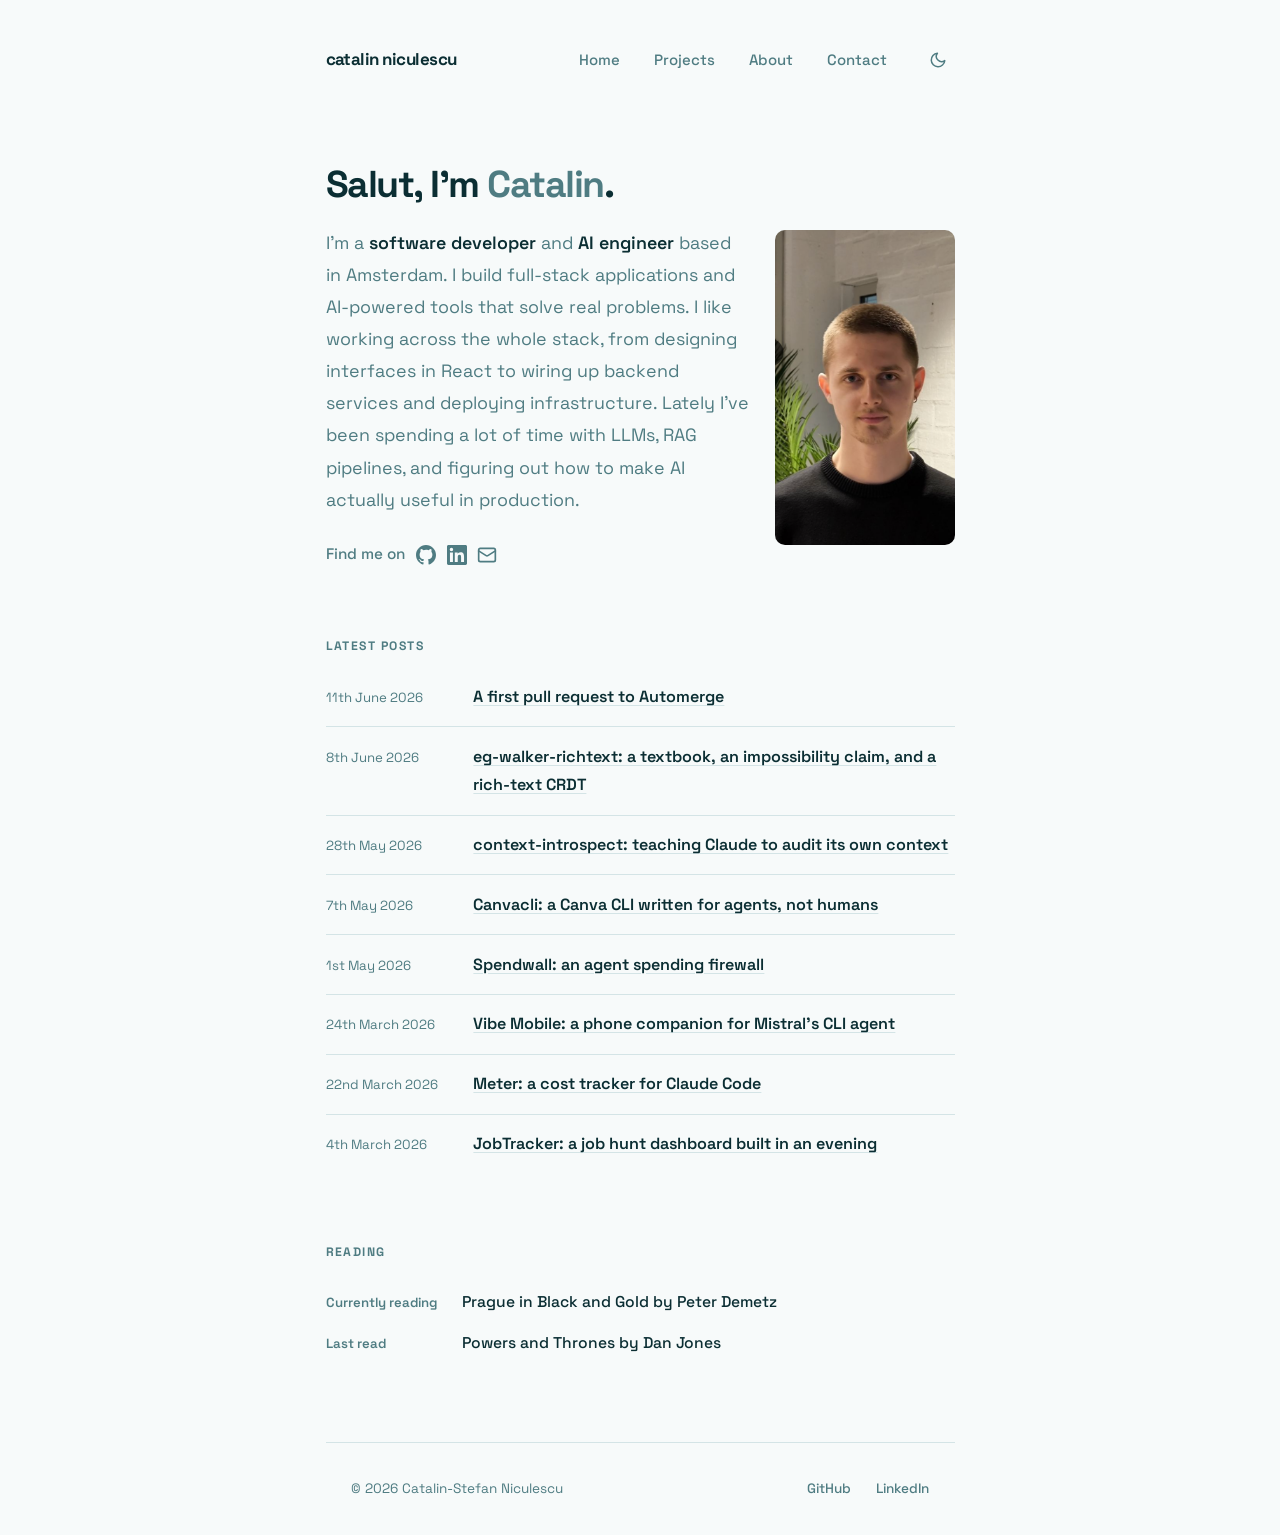
==== commit 406c9365: "Add 'A first pull request to Automerge' post + link from index Documents the Automerge fork-subcomma" ====
--- a/index.html
+++ b/index.html
@@ -61,6 +61,10 @@
     <section>
       <div class="section-label">Latest Posts</div>
       <div class="post-list">
+        <a href="posts/automerge-fork-contribution.html" class="post-item">
+          <span class="post-date">11th June 2026</span>
+          <span class="post-title">A first pull request to Automerge</span>
+        </a>
         <a href="posts/eg-walker-richtext.html" class="post-item">
           <span class="post-date">8th June 2026</span>
           <span class="post-title">eg-walker-richtext: a textbook, an impossibility claim, and a rich-text CRDT</span>
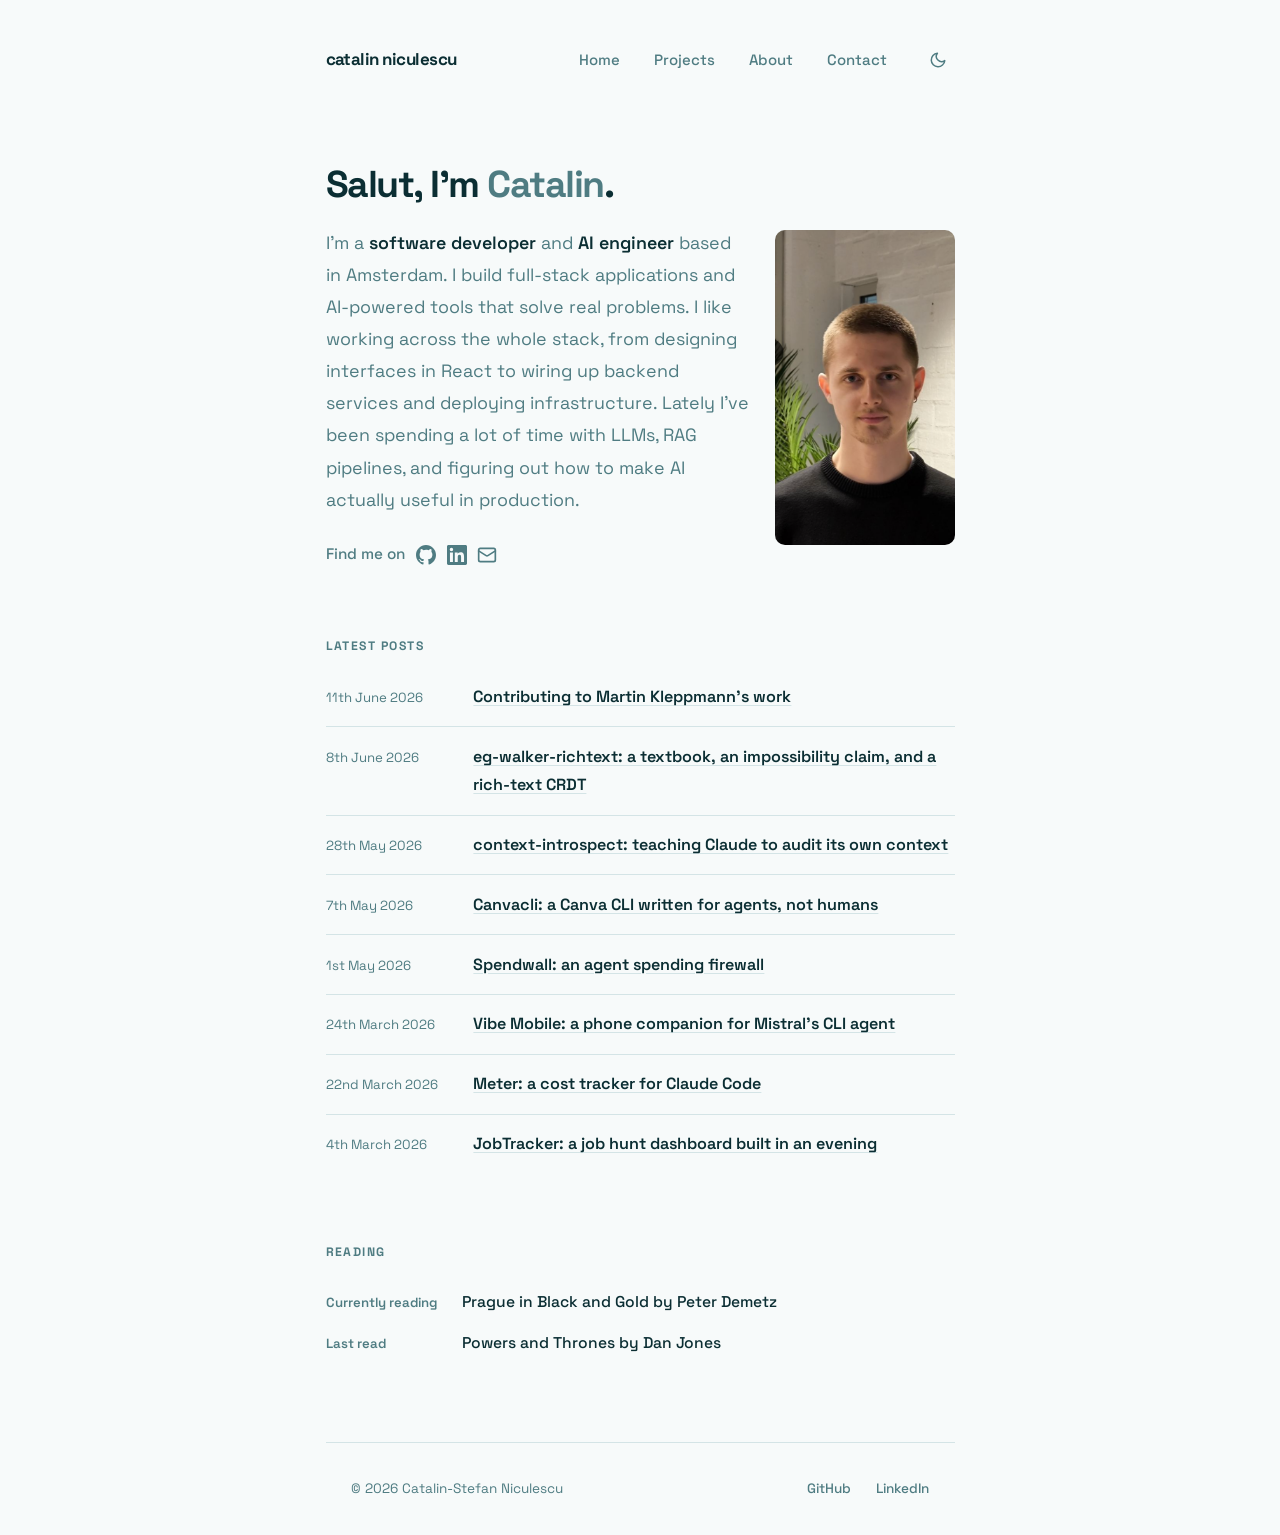
==== commit 2b8ce649: "Rename Automerge post to 'Contributing to Martin Kleppmann's work', trim it Shorter framing: the boo" ====
--- a/index.html
+++ b/index.html
@@ -63,7 +63,7 @@
       <div class="post-list">
         <a href="posts/automerge-fork-contribution.html" class="post-item">
           <span class="post-date">11th June 2026</span>
-          <span class="post-title">A first pull request to Automerge</span>
+          <span class="post-title">Contributing to Martin Kleppmann's work</span>
         </a>
         <a href="posts/eg-walker-richtext.html" class="post-item">
           <span class="post-date">8th June 2026</span>
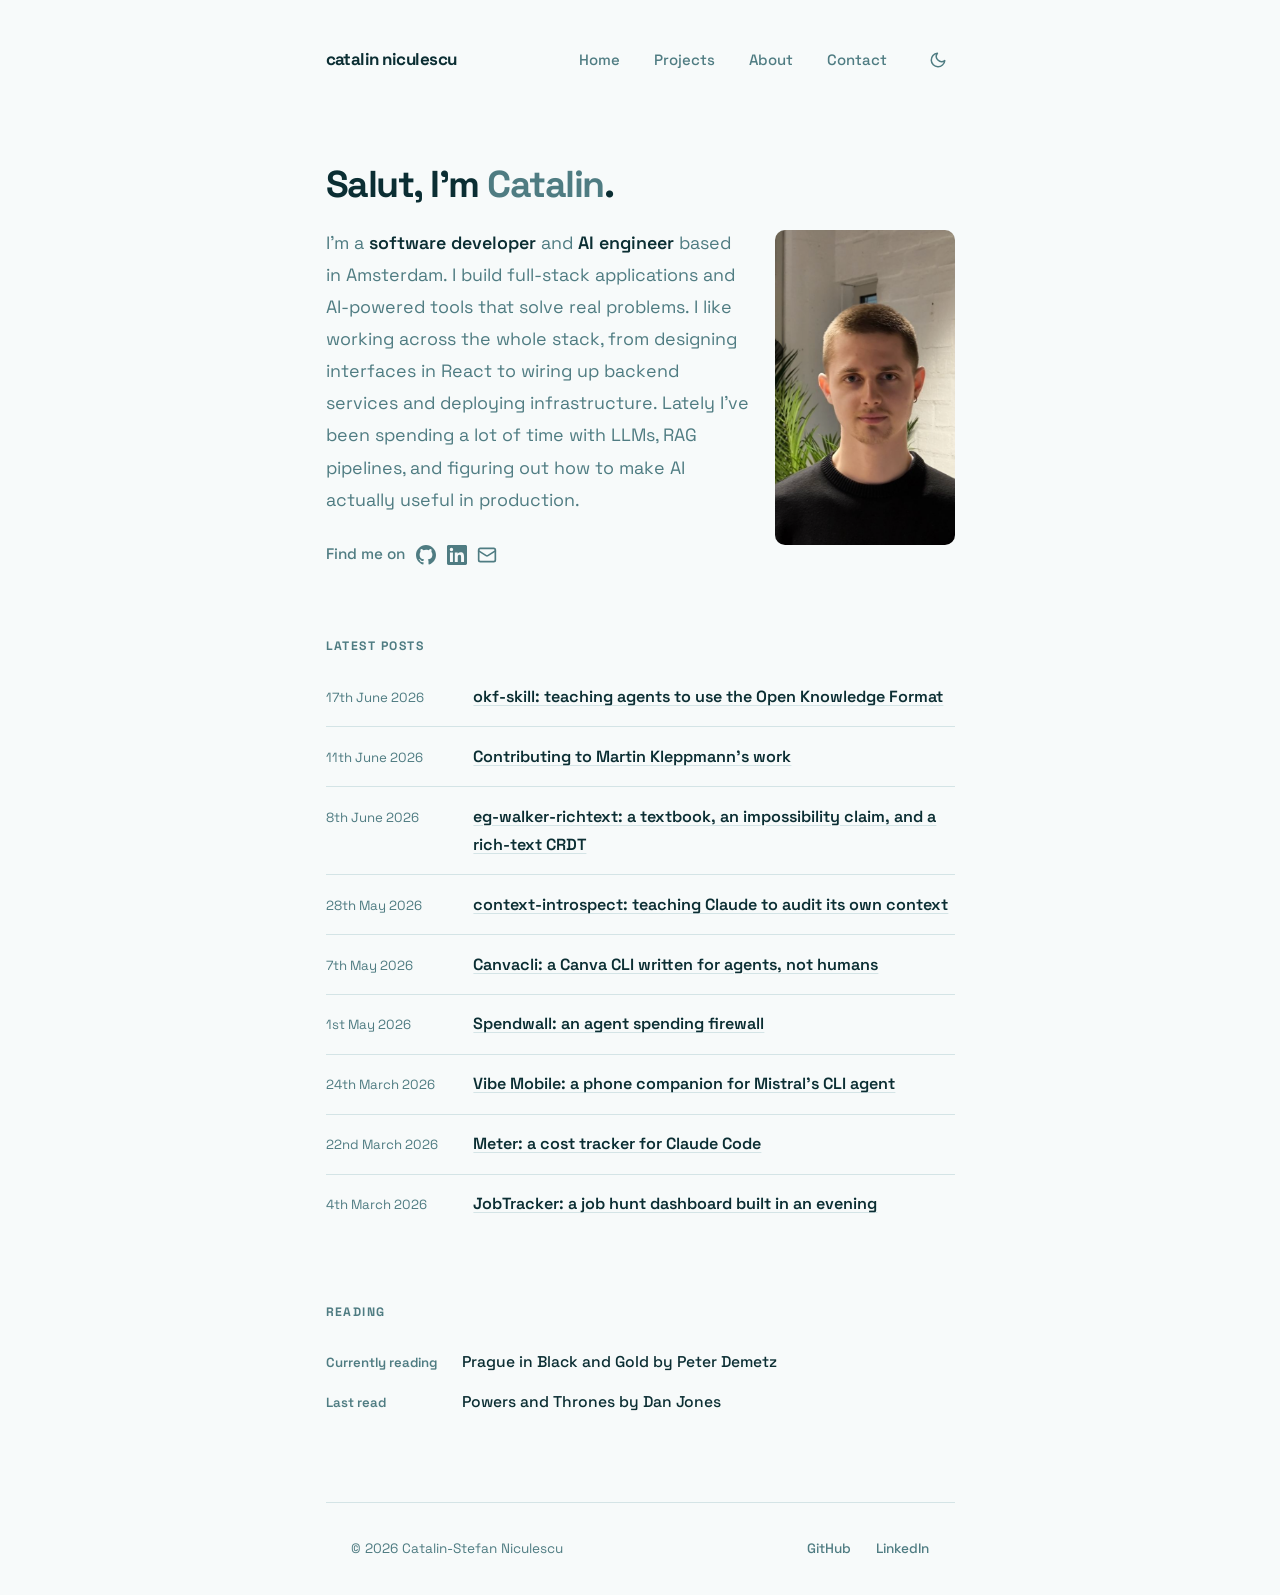
==== commit c959686c: "post: add okf-skill to latest posts list" ====
--- a/index.html
+++ b/index.html
@@ -61,6 +61,10 @@
     <section>
       <div class="section-label">Latest Posts</div>
       <div class="post-list">
+        <a href="posts/okf-skill.html" class="post-item">
+          <span class="post-date">17th June 2026</span>
+          <span class="post-title">okf-skill: teaching agents to use the Open Knowledge Format</span>
+        </a>
         <a href="posts/automerge-fork-contribution.html" class="post-item">
           <span class="post-date">11th June 2026</span>
           <span class="post-title">Contributing to Martin Kleppmann's work</span>
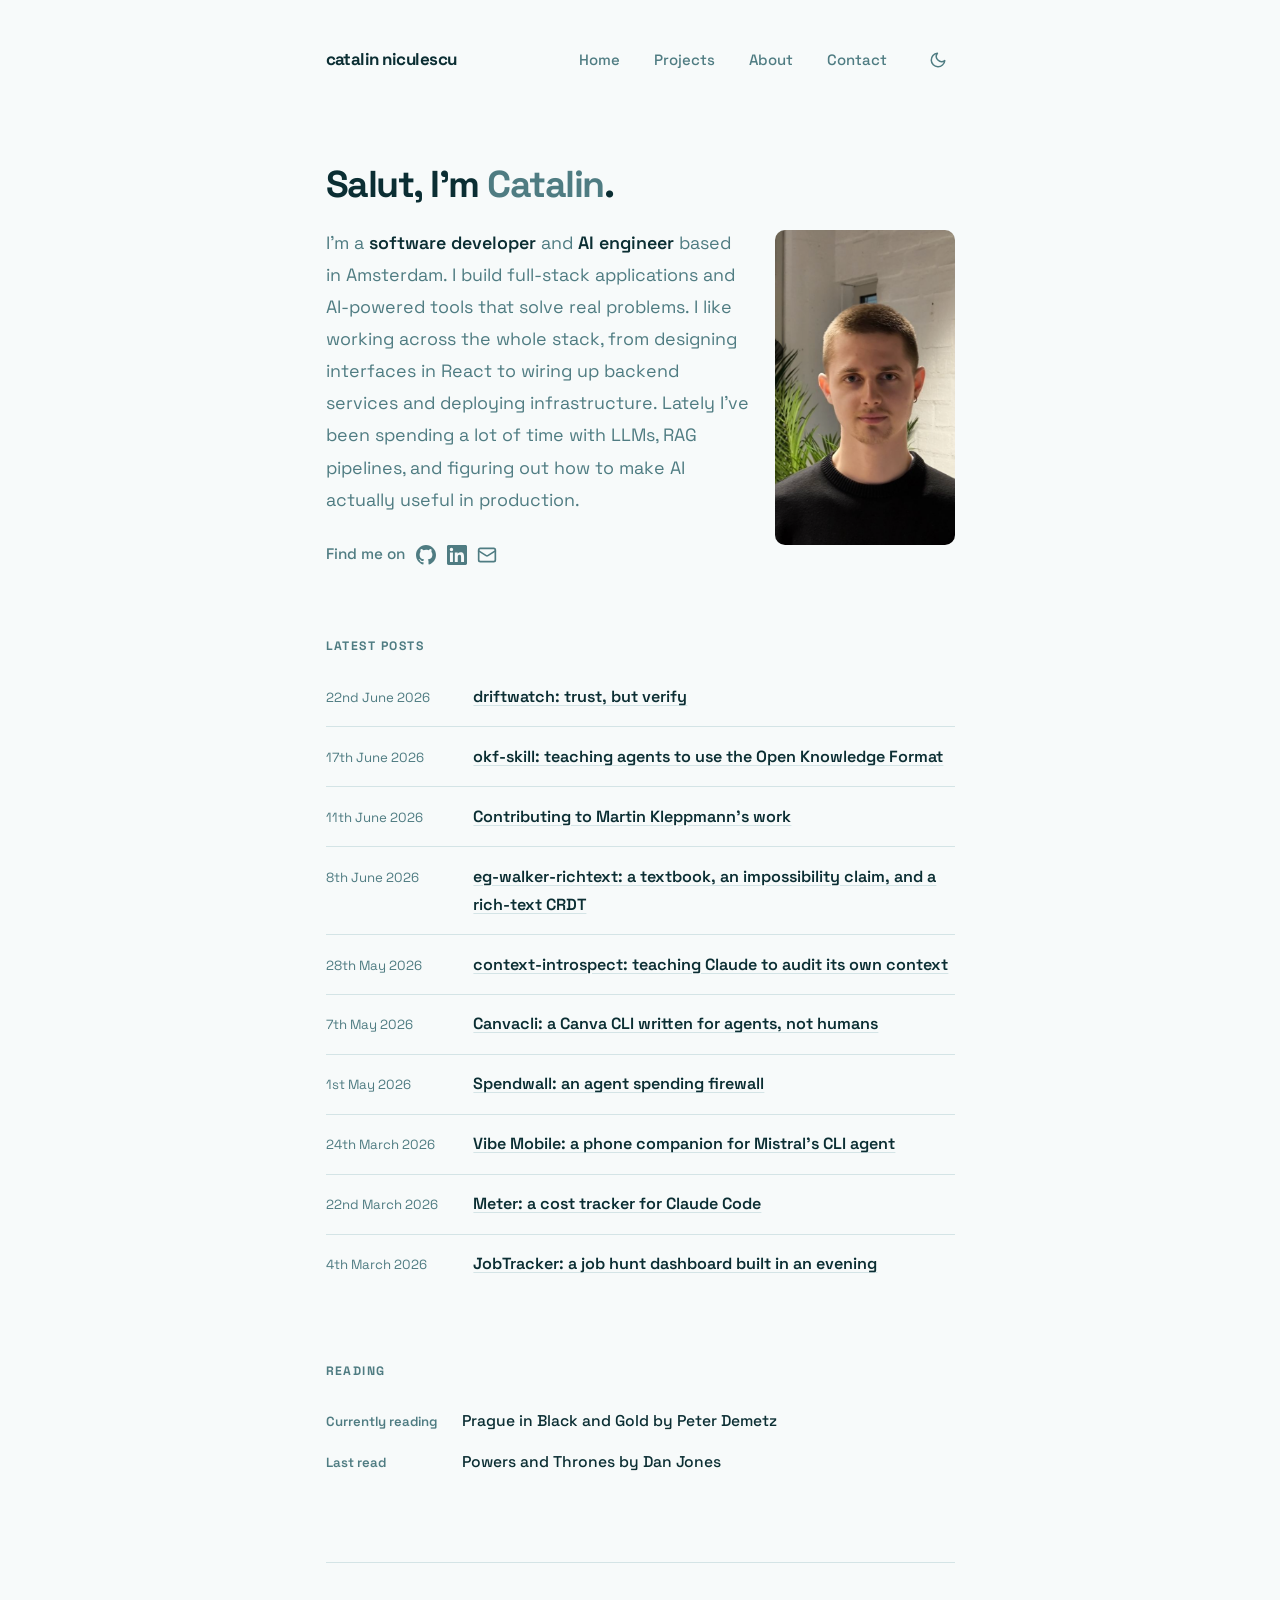
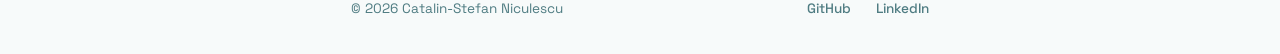
==== commit 656949a5: "post: driftwatch, trust but verify; link from home + projects" ====
--- a/index.html
+++ b/index.html
@@ -61,6 +61,10 @@
     <section>
       <div class="section-label">Latest Posts</div>
       <div class="post-list">
+        <a href="posts/driftwatch.html" class="post-item">
+          <span class="post-date">22nd June 2026</span>
+          <span class="post-title">driftwatch: trust, but verify</span>
+        </a>
         <a href="posts/okf-skill.html" class="post-item">
           <span class="post-date">17th June 2026</span>
           <span class="post-title">okf-skill: teaching agents to use the Open Knowledge Format</span>
